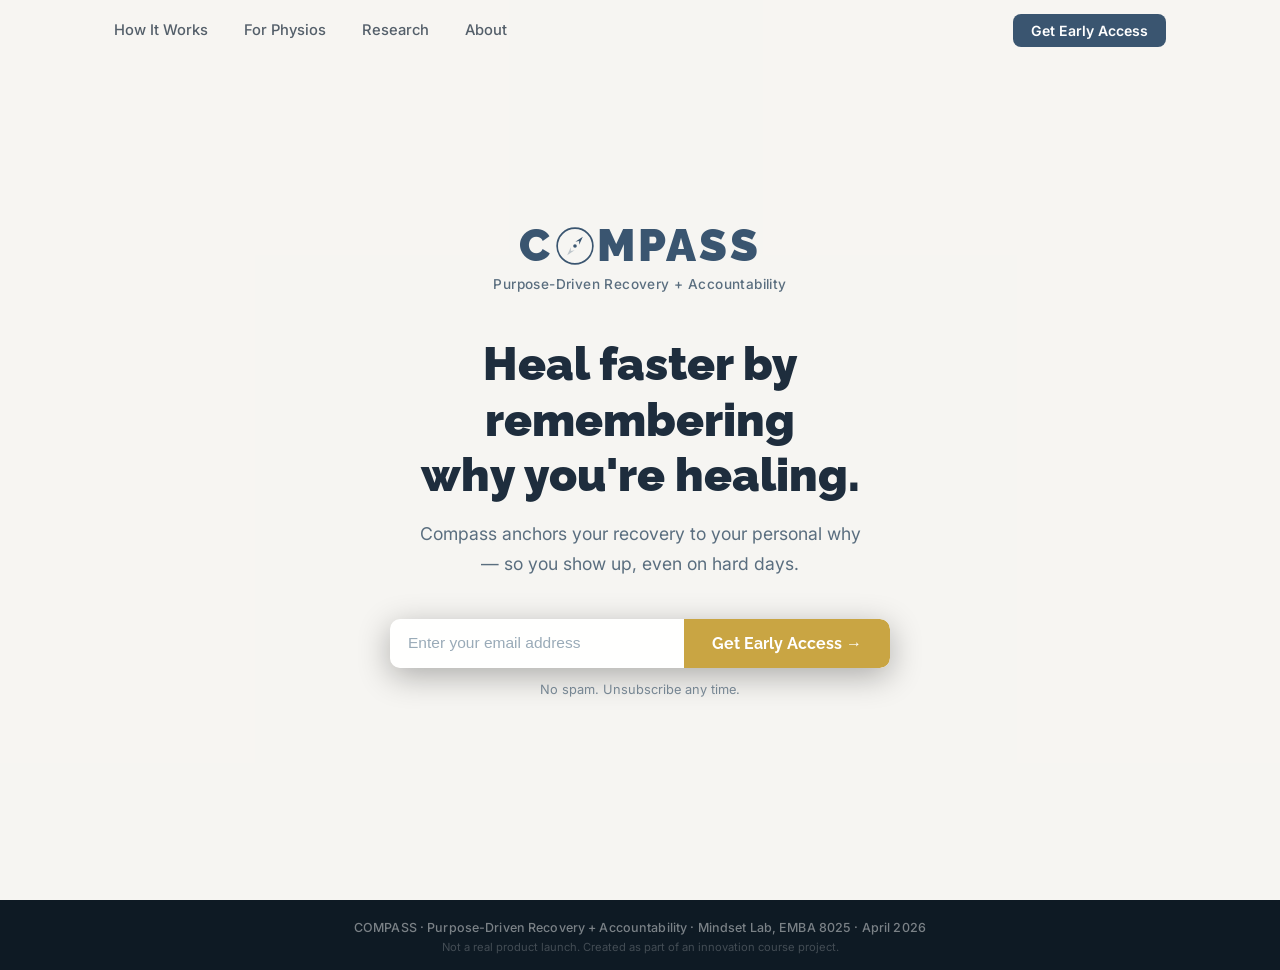
==== index.html @ 637db80d "Light faded background, dark text on top" ====
<!DOCTYPE html>
<html lang="en">
<head>
  <meta charset="UTF-8" />
  <meta name="viewport" content="width=device-width, initial-scale=1.0" />
  <title>Compass — Purpose-Driven Recovery + Accountability</title>
  <meta name="description" content="Heal faster by remembering why you're healing." />
  <link rel="preconnect" href="https://fonts.googleapis.com" />
  <link rel="preconnect" href="https://fonts.gstatic.com" crossorigin />
  <link href="https://fonts.googleapis.com/css2?family=Inter:wght@400;500;600;700&family=Raleway:wght@400;500;700;900&display=swap" rel="stylesheet" />
  <link rel="stylesheet" href="style.css" />
</head>
<body>

  <!-- NAV -->
  <nav>
    <div class="nav-inner">
      <div class="nav-links">
        <a href="#">How It Works</a>
        <a href="#">For Physios</a>
        <a href="#">Research</a>
        <a href="#">About</a>
      </div>
      <a href="#signup" class="btn btn-nav">Get Early Access</a>
    </div>
  </nav>

  <!-- HERO -->
  <main id="signup">
    <div class="hero-overlay"></div>
    <section class="hero">

      <!-- Logo -->
      <div class="logo">
        <div class="logo-wordmark">
          <span class="logo-letter">C</span>
          <svg class="logo-compass-o" viewBox="0 0 56 56" xmlns="http://www.w3.org/2000/svg" aria-hidden="true">
            <circle cx="28" cy="28" r="25" fill="none" stroke="#3a5570" stroke-width="2.4"/>
            <g transform="translate(28,28) rotate(40)">
              <polygon points="0,-17 3.5,-5 0,-9 -3.5,-5" fill="#3a5570"/>
              <polygon points="0,17 3.5,5 0,9 -3.5,5" fill="#3a5570" opacity="0.3"/>
            </g>
            <circle cx="28" cy="28" r="2.5" fill="#3a5570"/>
          </svg>
          <span class="logo-letter">MPASS</span>
        </div>
        <p class="logo-tagline">Purpose-Driven Recovery + Accountability</p>
      </div>

      <!-- Headline -->
      <h1>Heal faster by remembering<br/>why you're healing.</h1>
      <p class="sub">Compass anchors your recovery to your personal why — so you show up, even on hard days.</p>

      <!-- Email signup -->
      <form
        class="signup-form"
        action="https://formspree.io/f/mnjlqwdp"
        method="POST"
        id="email-form"
      >
        <input
          type="email"
          name="email"
          placeholder="Enter your email address"
          required
          autocomplete="email"
        />
        <button type="submit" class="btn btn-primary">
          Get Early Access &rarr;
        </button>
      </form>
      <p class="fine-print">No spam. Unsubscribe any time.</p>

      <div class="success-msg" id="success-msg" hidden>
        <span>&#10003;</span> You're on the list — we'll be in touch!
      </div>

    </section>
  </main>

  <!-- FOOTER -->
  <footer>
    <p class="footer-main">
      COMPASS &middot; Purpose-Driven Recovery + Accountability &middot; Mindset Lab, EMBA 8025 &middot; April 2026
    </p>
    <p class="footer-sub">Not a real product launch. Created as part of an innovation course project.</p>
  </footer>

  <script>
    const form = document.getElementById('email-form');
    const successMsg = document.getElementById('success-msg');
    form.addEventListener('submit', async (e) => {
      e.preventDefault();
      const data = new FormData(form);
      try {
        const res = await fetch(form.action, { method: 'POST', body: data, headers: { Accept: 'application/json' } });
        if (res.ok) { form.hidden = true; successMsg.hidden = false; }
        else { const j = await res.json(); alert(j.errors ? j.errors.map(e => e.message).join(', ') : 'Something went wrong.'); }
      } catch { alert('Network error. Please try again.'); }
    });
    window.addEventListener('scroll', () => {
      document.querySelector('nav').classList.toggle('scrolled', window.scrollY > 10);
    });
  </script>

</body>
</html>
---- style.css ----
*, *::before, *::after { box-sizing: border-box; margin: 0; padding: 0; }

:root {
  --teal: #3a5570;
  --gold: #c9a543;
  --gold-dark: #b08e30;
  --text-dark: #1e2d3d;
  --text-muted: #5a6e7f;
}

html { scroll-behavior: smooth; }

body {
  font-family: 'Inter', system-ui, sans-serif;
  min-height: 100vh;
  display: flex;
  flex-direction: column;
}

/* ── NAV ── */
nav {
  position: fixed;
  top: 0; left: 0; right: 0;
  z-index: 100;
  transition: background 0.3s, border-color 0.3s;
  border-bottom: 1px solid transparent;
}
nav.scrolled {
  background: rgba(20,32,45,0.75);
  backdrop-filter: blur(10px);
  border-color: rgba(255,255,255,0.1);
}

.nav-inner {
  max-width: 1100px;
  margin: 0 auto;
  padding: 0 24px;
  height: 60px;
  display: flex;
  align-items: center;
  justify-content: space-between;
}

.nav-links { display: flex; gap: 36px; }
.nav-links a {
  text-decoration: none;
  color: var(--text-dark);
  font-size: 0.92rem;
  font-weight: 500;
  opacity: 0.75;
  transition: opacity 0.15s;
}
.nav-links a:hover { opacity: 1; }

/* ── BUTTONS ── */
.btn {
  display: inline-block;
  padding: 10px 22px;
  border-radius: 8px;
  font-size: 0.92rem;
  font-weight: 600;
  cursor: pointer;
  border: none;
  text-decoration: none;
  transition: background 0.15s, transform 0.1s;
}
.btn-nav {
  background: var(--teal);
  color: #fff;
  font-size: 0.88rem;
  padding: 8px 18px;
}
.btn-nav:hover { background: #2c4158; }

.btn-primary {
  background: var(--gold);
  color: #fff;
  white-space: nowrap;
  padding: 15px 28px;
  font-size: 1rem;
  font-family: 'Raleway', sans-serif;
  font-weight: 700;
  border-radius: 8px;
}
.btn-primary:hover { background: var(--gold-dark); transform: translateY(-1px); }
.btn-primary:active { transform: translateY(0); }

/* ── HERO ── */
main {
  flex: 1;
  position: relative;
  display: flex;
  align-items: center;
  justify-content: center;
  min-height: 100vh;
  background:
    url('https://images.unsplash.com/photo-1464822759023-fed622ff2c3b?w=1920&q=85&fit=crop')
    center center / cover no-repeat;
}

/* Light overlay — washes the photo back so text reads dark over it */
.hero-overlay {
  position: absolute;
  inset: 0;
  background: rgba(245,243,239,0.82);
  pointer-events: none;
}

.hero {
  position: relative;
  z-index: 1;
  text-align: center;
  max-width: 620px;
  width: 100%;
  padding: 100px 24px 80px;
  display: flex;
  flex-direction: column;
  align-items: center;
}

/* ── LOGO ── */
.logo { margin-bottom: 44px; }

.logo-wordmark {
  display: flex;
  align-items: center;
  justify-content: center;
  margin-bottom: 8px;
  line-height: 1;
}

.logo-letter {
  font-family: 'Raleway', sans-serif;
  font-weight: 900;
  font-size: 2.8rem;
  letter-spacing: 0.06em;
  color: var(--teal);
  line-height: 1;
}

.logo-compass-o {
  width: 40px;
  height: 40px;
  margin: 0 2px;
  flex-shrink: 0;
}

.logo-tagline {
  font-size: 0.85rem;
  font-weight: 500;
  color: var(--text-muted);
  letter-spacing: 0.03em;
}

/* ── HEADLINE ── */
h1 {
  font-family: 'Raleway', sans-serif;
  font-size: clamp(2rem, 5vw, 2.9rem);
  font-weight: 900;
  line-height: 1.2;
  color: var(--text-dark);
  margin-bottom: 16px;
}

.sub {
  font-size: 1.1rem;
  color: var(--text-muted);
  line-height: 1.7;
  margin-bottom: 40px;
  max-width: 460px;
  font-weight: 400;
}

/* ── FORM ── */
.signup-form {
  display: flex;
  width: 100%;
  max-width: 500px;
  border-radius: 10px;
  overflow: hidden;
  box-shadow: 0 8px 32px rgba(0,0,0,0.3);
  margin-bottom: 14px;
}

.signup-form input[type="email"] {
  flex: 1;
  padding: 15px 18px;
  border: none;
  border-radius: 10px 0 0 10px;
  font-size: 0.97rem;
  background: rgba(255,255,255,0.96);
  color: #1e2d3d;
  outline: none;
}
.signup-form input[type="email"]::placeholder { color: #9aabb8; }
.signup-form .btn-primary { border-radius: 0 10px 10px 0; }

.fine-print {
  font-size: 0.8rem;
  color: var(--text-muted);
  opacity: 0.8;
}

.success-msg {
  margin-top: 16px;
  padding: 14px 24px;
  background: rgba(255,255,255,0.15);
  border: 1px solid rgba(255,255,255,0.35);
  border-radius: 8px;
  color: #fff;
  font-weight: 600;
  font-size: 0.97rem;
  backdrop-filter: blur(6px);
}

/* ── FOOTER ── */
footer {
  background: #0e1a24;
  text-align: center;
  padding: 20px 24px 16px;
}
.footer-main {
  font-size: 0.78rem;
  font-weight: 500;
  color: rgba(255,255,255,0.45);
  margin-bottom: 5px;
  letter-spacing: 0.01em;
}
.footer-sub { font-size: 0.7rem; color: rgba(255,255,255,0.22); }

/* ── RESPONSIVE ── */
@media (max-width: 600px) {
  .nav-links { display: none; }
  h1 { font-size: 1.9rem; }
  .signup-form { flex-direction: column; }
  .signup-form input[type="email"] {
    border-radius: 10px 10px 0 0;
    border-bottom: 1px solid rgba(255,255,255,0.2);
  }
  .signup-form .btn-primary { border-radius: 0 0 10px 10px; padding: 14px; }
}
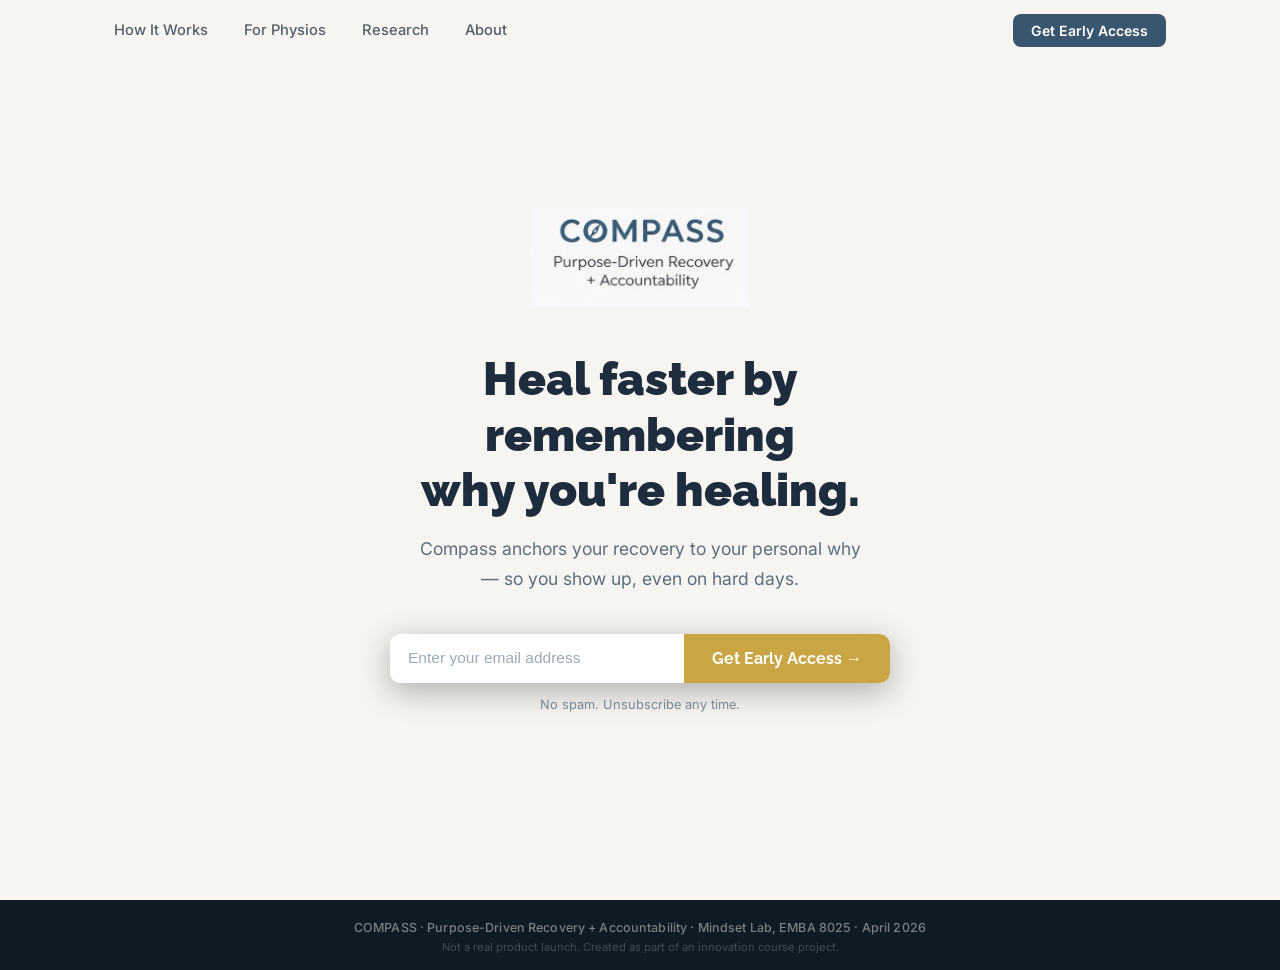
==== commit 6bf838bf: "Use real compass logo PNG" ====
--- a/index.html
+++ b/index.html
@@ -32,19 +32,7 @@
 
       <!-- Logo -->
       <div class="logo">
-        <div class="logo-wordmark">
-          <span class="logo-letter">C</span>
-          <svg class="logo-compass-o" viewBox="0 0 56 56" xmlns="http://www.w3.org/2000/svg" aria-hidden="true">
-            <circle cx="28" cy="28" r="25" fill="none" stroke="#3a5570" stroke-width="2.4"/>
-            <g transform="translate(28,28) rotate(40)">
-              <polygon points="0,-17 3.5,-5 0,-9 -3.5,-5" fill="#3a5570"/>
-              <polygon points="0,17 3.5,5 0,9 -3.5,5" fill="#3a5570" opacity="0.3"/>
-            </g>
-            <circle cx="28" cy="28" r="2.5" fill="#3a5570"/>
-          </svg>
-          <span class="logo-letter">MPASS</span>
-        </div>
-        <p class="logo-tagline">Purpose-Driven Recovery + Accountability</p>
+        <img src="compasslogo.png" alt="Compass — Purpose-Driven Recovery + Accountability" class="logo-img" />
       </div>
 
       <!-- Headline -->
--- a/style.css
+++ b/style.css
@@ -121,35 +121,12 @@
 /* ── LOGO ── */
 .logo { margin-bottom: 44px; }
 
-.logo-wordmark {
-  display: flex;
-  align-items: center;
-  justify-content: center;
-  margin-bottom: 8px;
-  line-height: 1;
-}
-
-.logo-letter {
-  font-family: 'Raleway', sans-serif;
-  font-weight: 900;
-  font-size: 2.8rem;
-  letter-spacing: 0.06em;
-  color: var(--teal);
-  line-height: 1;
-}
-
-.logo-compass-o {
-  width: 40px;
-  height: 40px;
-  margin: 0 2px;
-  flex-shrink: 0;
-}
-
-.logo-tagline {
-  font-size: 0.85rem;
-  font-weight: 500;
-  color: var(--text-muted);
-  letter-spacing: 0.03em;
+.logo-img {
+  width: 220px;
+  height: auto;
+  display: block;
+  margin: 0 auto;
+  mix-blend-mode: multiply;
 }
 
 /* ── HEADLINE ── */
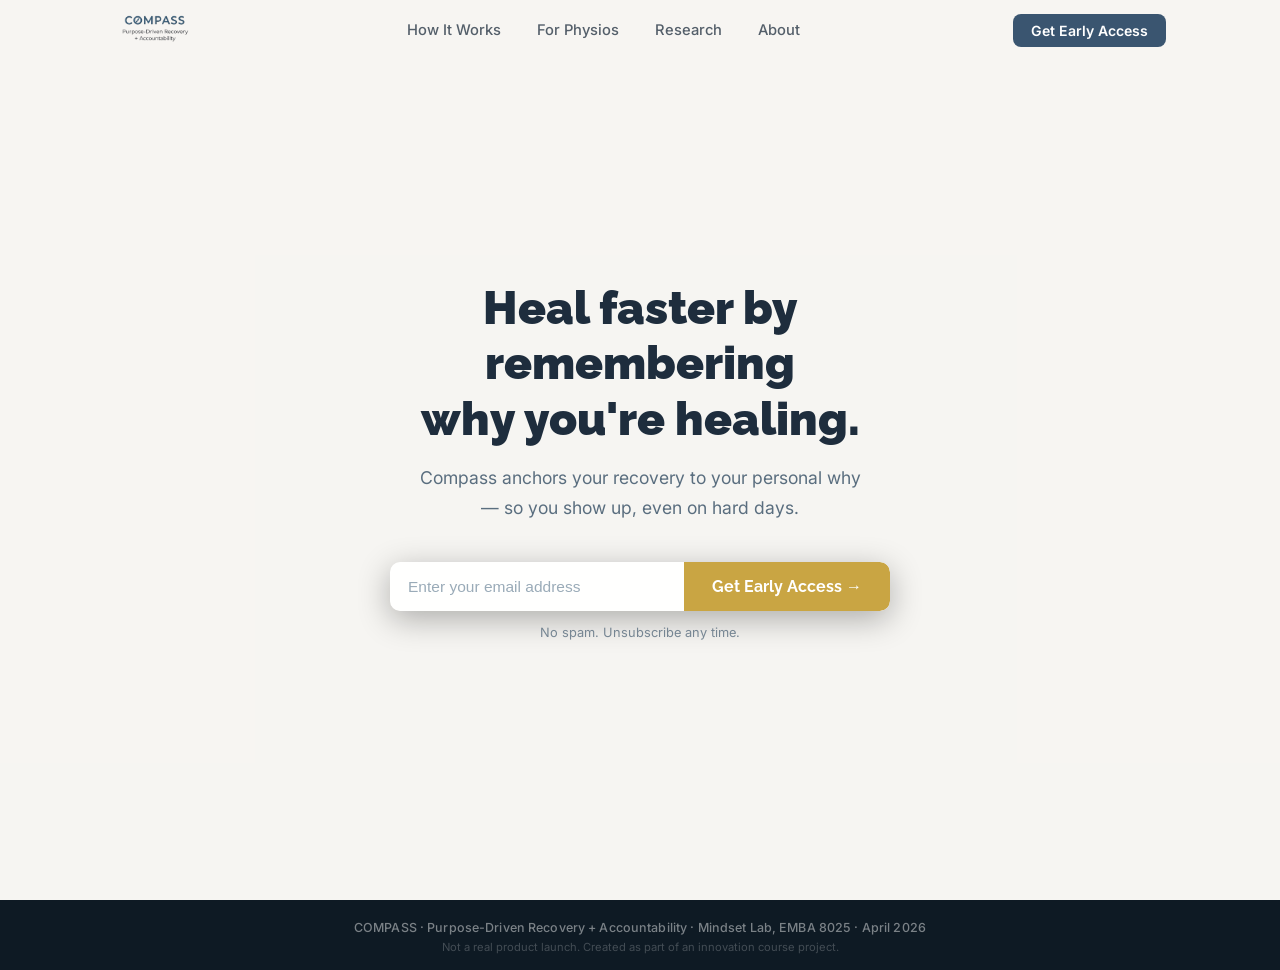
==== commit 258739ec: "Move logo to nav top left" ====
--- a/index.html
+++ b/index.html
@@ -15,6 +15,7 @@
   <!-- NAV -->
   <nav>
     <div class="nav-inner">
+      <img src="compasslogo.png" alt="Compass" class="nav-logo" />
       <div class="nav-links">
         <a href="#">How It Works</a>
         <a href="#">For Physios</a>
@@ -29,11 +30,6 @@
   <main id="signup">
     <div class="hero-overlay"></div>
     <section class="hero">
-
-      <!-- Logo -->
-      <div class="logo">
-        <img src="compasslogo.png" alt="Compass — Purpose-Driven Recovery + Accountability" class="logo-img" />
-      </div>
 
       <!-- Headline -->
       <h1>Heal faster by remembering<br/>why you're healing.</h1>
--- a/style.css
+++ b/style.css
@@ -118,15 +118,12 @@
   align-items: center;
 }
 
-/* ── LOGO ── */
-.logo { margin-bottom: 44px; }
-
-.logo-img {
-  width: 220px;
-  height: auto;
+/* ── NAV LOGO ── */
+.nav-logo {
+  height: 36px;
+  width: auto;
   display: block;
-  margin: 0 auto;
-  mix-blend-mode: multiply;
+  flex-shrink: 0;
 }
 
 /* ── HEADLINE ── */
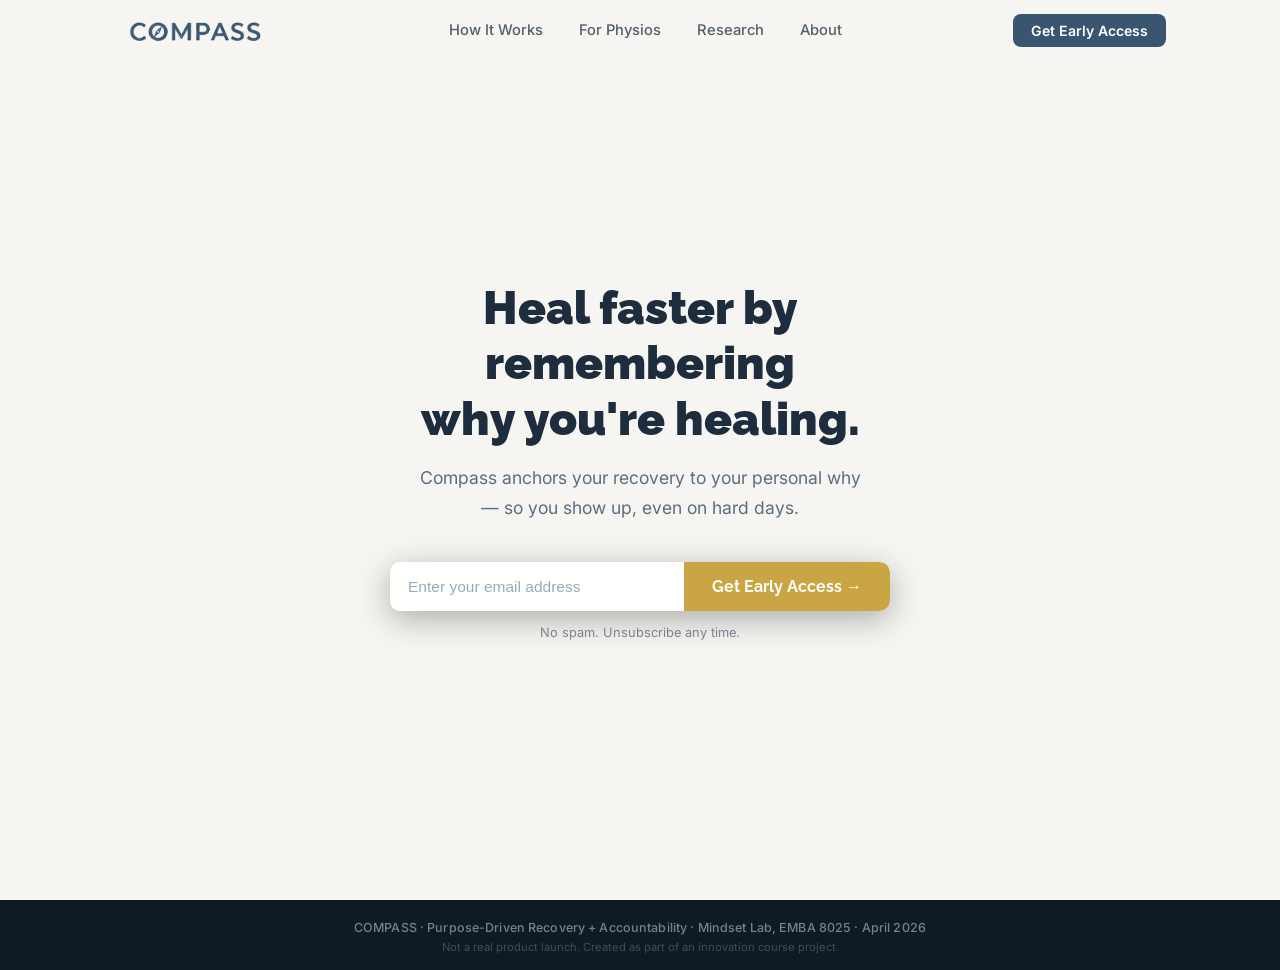
==== commit 908bbba5: "Update to new compass.png logo, transparent background" ====
--- a/index.html
+++ b/index.html
@@ -15,7 +15,7 @@
   <!-- NAV -->
   <nav>
     <div class="nav-inner">
-      <img src="compasslogo.png" alt="Compass" class="nav-logo" />
+      <img src="compass.png" alt="Compass" class="nav-logo" />
       <div class="nav-links">
         <a href="#">How It Works</a>
         <a href="#">For Physios</a>
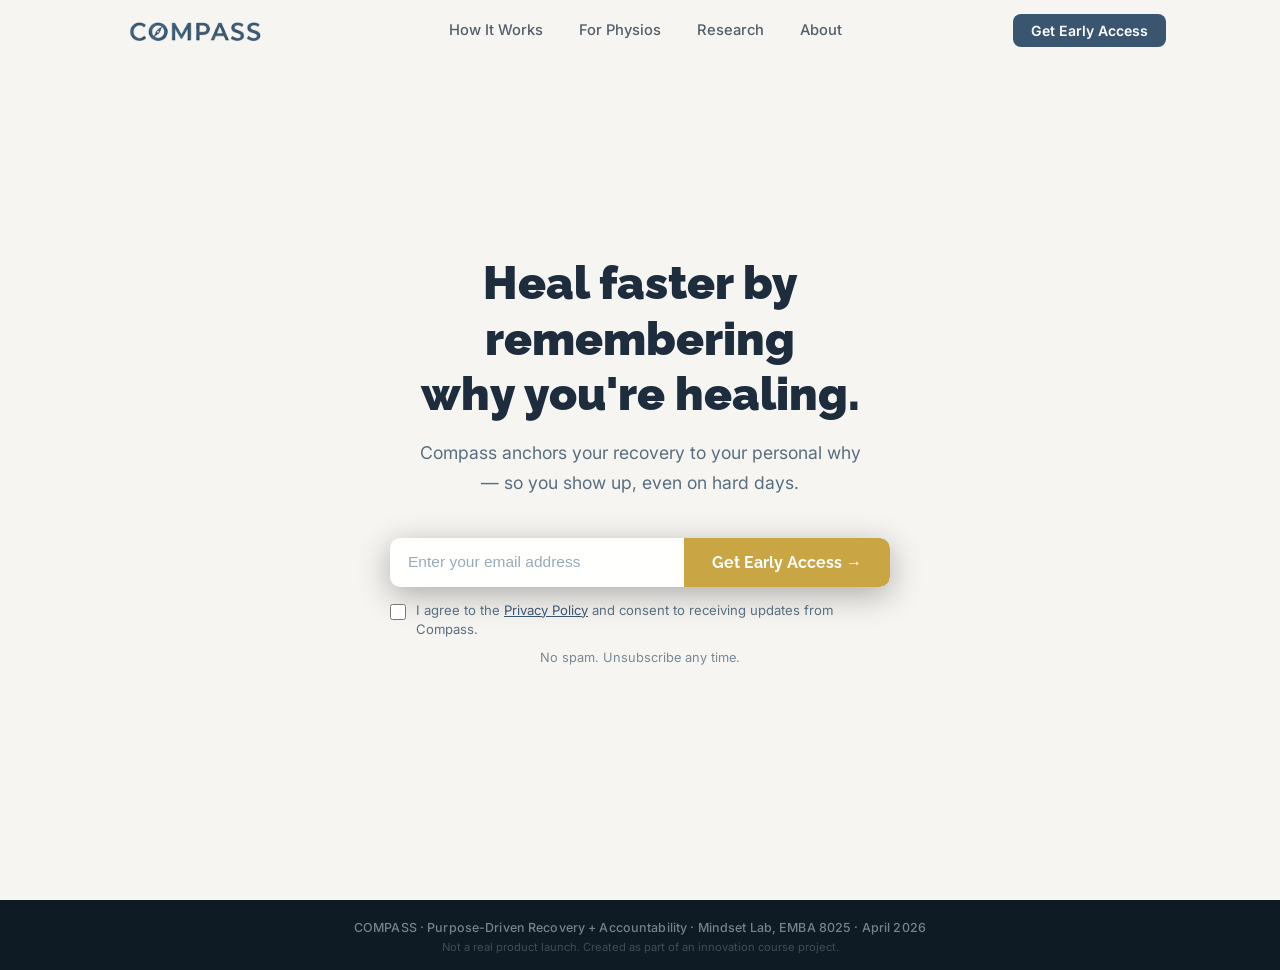
==== commit 1e7819dd: "Add privacy policy page and consent checkbox on form" ====
--- a/index.html
+++ b/index.html
@@ -53,6 +53,10 @@
           Get Early Access &rarr;
         </button>
       </form>
+      <label class="consent-label">
+        <input type="checkbox" id="consent" required />
+        <span>I agree to the <a href="/privacy" target="_blank">Privacy Policy</a> and consent to receiving updates from Compass.</span>
+      </label>
       <p class="fine-print">No spam. Unsubscribe any time.</p>
 
       <div class="success-msg" id="success-msg" hidden>
@@ -71,6 +75,15 @@
   </footer>
 
   <script>
+    // Hide nav on scroll down, show on scroll up
+    let lastScroll = 0;
+    const nav = document.querySelector('nav');
+    window.addEventListener('scroll', () => {
+      const current = window.scrollY;
+      nav.classList.toggle('hidden', current > lastScroll && current > 60);
+      lastScroll = current;
+    });
+
     const form = document.getElementById('email-form');
     const successMsg = document.getElementById('success-msg');
     form.addEventListener('submit', async (e) => {
@@ -82,9 +95,6 @@
         else { const j = await res.json(); alert(j.errors ? j.errors.map(e => e.message).join(', ') : 'Something went wrong.'); }
       } catch { alert('Network error. Please try again.'); }
     });
-    window.addEventListener('scroll', () => {
-      document.querySelector('nav').classList.toggle('scrolled', window.scrollY > 10);
-    });
   </script>
 
 </body>
--- a/style.css
+++ b/style.css
@@ -22,13 +22,11 @@
   position: fixed;
   top: 0; left: 0; right: 0;
   z-index: 100;
-  transition: background 0.3s, border-color 0.3s;
+  transition: transform 0.3s ease, border-color 0.3s;
   border-bottom: 1px solid transparent;
 }
-nav.scrolled {
-  background: rgba(20,32,45,0.75);
-  backdrop-filter: blur(10px);
-  border-color: rgba(255,255,255,0.1);
+nav.hidden {
+  transform: translateY(-100%);
 }
 
 .nav-inner {
@@ -169,6 +167,33 @@
 .signup-form input[type="email"]::placeholder { color: #9aabb8; }
 .signup-form .btn-primary { border-radius: 0 10px 10px 0; }
 
+.consent-label {
+  display: flex;
+  align-items: flex-start;
+  gap: 10px;
+  max-width: 500px;
+  margin-bottom: 10px;
+  cursor: pointer;
+  text-align: left;
+}
+.consent-label input[type="checkbox"] {
+  margin-top: 3px;
+  width: 16px;
+  height: 16px;
+  flex-shrink: 0;
+  accent-color: var(--teal);
+  cursor: pointer;
+}
+.consent-label span {
+  font-size: 0.82rem;
+  color: var(--text-muted);
+  line-height: 1.5;
+}
+.consent-label a {
+  color: var(--teal);
+  text-decoration: underline;
+}
+
 .fine-print {
   font-size: 0.8rem;
   color: var(--text-muted);
